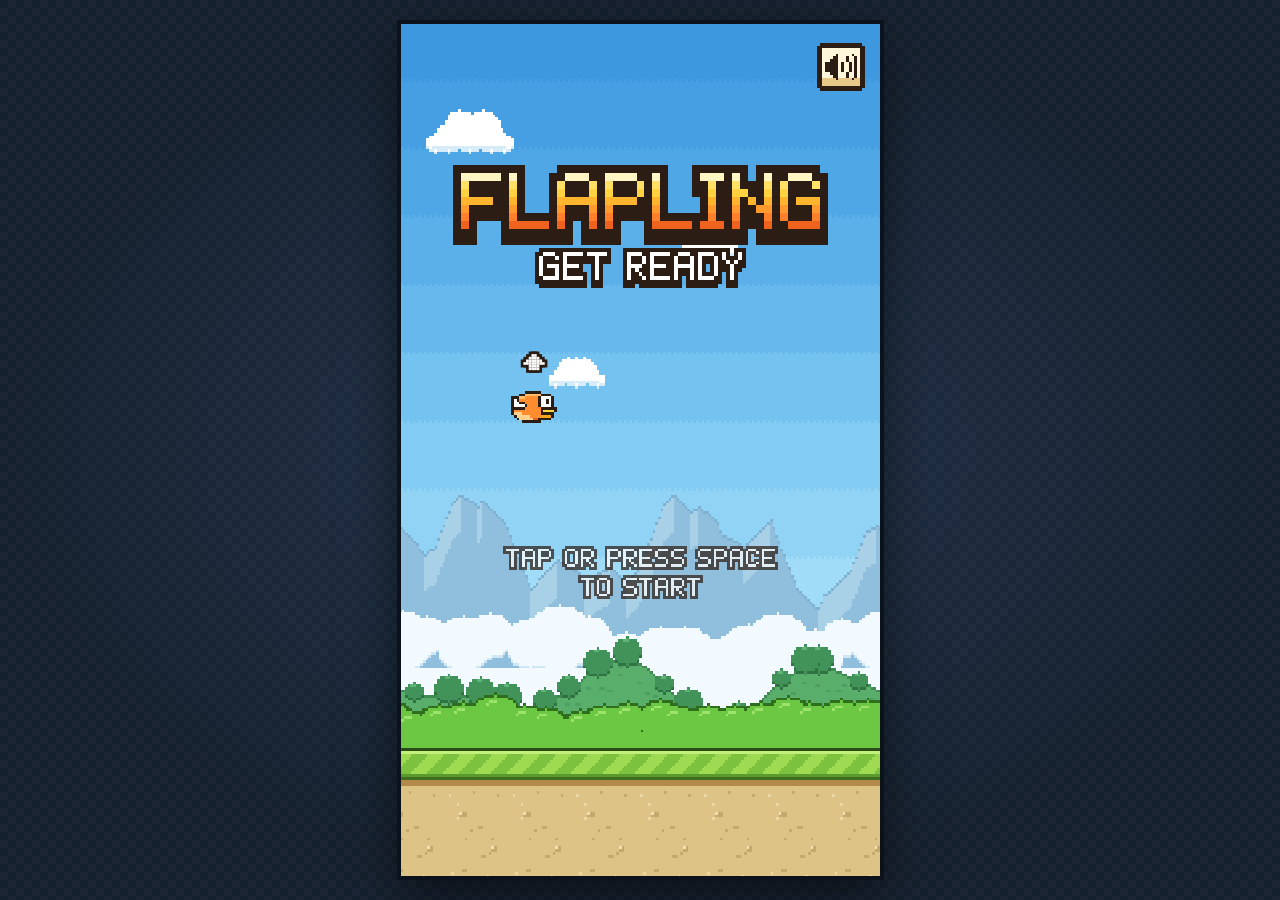
==== index.html @ 013b9736 "Add Flapling: retro pixel-art flapping browser game Canvas game with a fixed-timestep simulation, pr" ====
<!DOCTYPE html>
<html lang="en">
<head>
  <meta charset="utf-8">
  <meta name="viewport" content="width=device-width, initial-scale=1, maximum-scale=1, user-scalable=no, viewport-fit=cover">
  <meta name="description" content="Flapling — a retro pixel-art flapping game. Tap or press Space to fly between the pipes.">
  <meta name="theme-color" content="#15202e">
  <meta name="apple-mobile-web-app-capable" content="yes">
  <meta name="mobile-web-app-capable" content="yes">
  <title>Flapling</title>
  <link rel="icon" href="assets/icon.svg" type="image/svg+xml">
  <link rel="stylesheet" href="css/style.css">
</head>
<body>
  <main class="stage">
    <div id="game" class="game">
      <canvas id="screen" class="screen" tabindex="0"
              aria-label="Flapling game. Press Space, the Up Arrow, click or tap to flap. P pauses, M mutes."></canvas>

      <button id="btn-pause" class="hud-btn hud-btn--left" type="button" aria-label="Pause" hidden>
        <svg viewBox="0 0 18 18" aria-hidden="true" focusable="false">
          <rect x="1" y="0" width="16" height="18" fill="#2b1d14"/><rect x="0" y="1" width="18" height="16" fill="#2b1d14"/>
          <rect x="2" y="2" width="14" height="14" fill="#fff6dc"/><rect x="2" y="13" width="14" height="3" fill="#e8c98a"/>
          <rect x="5" y="5" width="3" height="8" fill="#2b1d14"/><rect x="10" y="5" width="3" height="8" fill="#2b1d14"/>
        </svg>
      </button>

      <button id="btn-mute" class="hud-btn hud-btn--right" type="button" aria-label="Mute sound" aria-pressed="false">
        <svg viewBox="0 0 18 18" aria-hidden="true" focusable="false">
          <rect x="1" y="0" width="16" height="18" fill="#2b1d14"/><rect x="0" y="1" width="18" height="16" fill="#2b1d14"/>
          <rect x="2" y="2" width="14" height="14" fill="#fff6dc"/><rect x="2" y="13" width="14" height="3" fill="#e8c98a"/>
          <rect x="3" y="7" width="2" height="4" fill="#2b1d14"/>
          <rect x="5" y="6" width="1" height="6" fill="#2b1d14"/><rect x="6" y="5" width="1" height="8" fill="#2b1d14"/>
          <rect x="7" y="4" width="1" height="10" fill="#2b1d14"/>
          <g class="icon-sound">
            <rect x="9" y="7" width="1" height="4" fill="#2b1d14"/>
            <rect x="11" y="5" width="1" height="2" fill="#2b1d14"/><rect x="12" y="7" width="1" height="4" fill="#2b1d14"/><rect x="11" y="11" width="1" height="2" fill="#2b1d14"/>
            <rect x="13" y="4" width="1" height="1" fill="#2b1d14"/><rect x="14" y="5" width="1" height="8" fill="#2b1d14"/><rect x="13" y="13" width="1" height="1" fill="#2b1d14"/>
          </g>
          <g class="icon-muted">
            <rect x="9" y="6" width="1" height="1" fill="#e83b3b"/><rect x="10" y="7" width="1" height="1" fill="#e83b3b"/>
            <rect x="11" y="8" width="2" height="2" fill="#e83b3b"/><rect x="13" y="7" width="1" height="1" fill="#e83b3b"/>
            <rect x="14" y="6" width="1" height="1" fill="#e83b3b"/><rect x="10" y="10" width="1" height="1" fill="#e83b3b"/>
            <rect x="9" y="11" width="1" height="1" fill="#e83b3b"/><rect x="13" y="10" width="1" height="1" fill="#e83b3b"/>
            <rect x="14" y="11" width="1" height="1" fill="#e83b3b"/>
          </g>
        </svg>
      </button>

      <!-- Transparent, accessible hit area over the restart button drawn on the canvas. -->
      <button id="btn-restart" class="restart-hit" type="button" hidden>Restart</button>

      <p id="status" class="visually-hidden" role="status" aria-live="polite"></p>
    </div>
    <noscript><p class="noscript">Flapling needs JavaScript to run.</p></noscript>
  </main>

  <!-- Plain scripts (no modules) so the game also runs straight from file://. Order matters. -->
  <script src="js/config.js"></script>
  <script src="js/util.js"></script>
  <script src="js/storage.js"></script>
  <script src="js/audio.js"></script>
  <script src="js/font.js"></script>
  <script src="js/sprites.js"></script>
  <script src="js/world.js"></script>
  <script src="js/game.js"></script>
  <script src="js/renderer.js"></script>
  <script src="js/input.js"></script>
  <script src="js/ui.js"></script>
  <script src="js/main.js"></script>
</body>
</html>
---- css/style.css ----
/* Flapling — page layout. The game itself is drawn on the canvas. */

*,
*::before,
*::after { box-sizing: border-box; }

html,
body {
  margin: 0;
  width: 100%;
  height: 100%;
  overflow: hidden;
  overscroll-behavior: none;
}

body {
  position: fixed;
  inset: 0;
  background-color: #15202e;
  /* Subtle pixel checker pattern around the play area. */
  background-image:
    linear-gradient(45deg, rgba(255, 255, 255, 0.025) 25%, transparent 25%, transparent 75%, rgba(255, 255, 255, 0.025) 75%),
    linear-gradient(45deg, rgba(255, 255, 255, 0.025) 25%, transparent 25%, transparent 75%, rgba(255, 255, 255, 0.025) 75%),
    radial-gradient(ellipse at center, #22344a 0%, #15202e 70%);
  background-size: 16px 16px, 16px 16px, 100% 100%;
  background-position: 0 0, 8px 8px, 0 0;
  color: #fff6dc;
  font-family: system-ui, -apple-system, "Segoe UI", Roboto, sans-serif;
  -webkit-user-select: none;
  user-select: none;
  -webkit-touch-callout: none;
  -webkit-tap-highlight-color: transparent;
  touch-action: none;
}

.stage {
  width: 100%;
  height: 100%;
  display: flex;
  align-items: center;
  justify-content: center;
}

/* Size is set from JS to the largest 9:16 box that fits the viewport. */
.game {
  position: relative;
  width: 360px;
  height: 640px;
  flex: none;
  overflow: hidden;
  background: #3d98e0;
  touch-action: none;
  box-shadow: 0 0 0 4px #0b121b, 0 18px 48px rgba(0, 0, 0, 0.55);
}

.game.is-fullbleed { box-shadow: none; }

.screen {
  display: block;
  width: 100%;
  height: 100%;
  outline: none;
  cursor: pointer;
  touch-action: none;
  image-rendering: pixelated;
  image-rendering: crisp-edges;
}

.screen:focus-visible { box-shadow: inset 0 0 0 3px #ffd23f; }

.hud-btn {
  position: absolute;
  top: 2.2%;
  width: 10%;
  aspect-ratio: 1 / 1;
  padding: 0;
  margin: 0;
  border: 0;
  background: transparent;
  cursor: pointer;
  touch-action: manipulation;
}

.hud-btn--left { left: 3%; }
.hud-btn--right { right: 3%; }

.hud-btn svg {
  display: block;
  width: 100%;
  height: 100%;
  shape-rendering: crispEdges;
}

.hud-btn:active svg { transform: translateY(6%); }

.hud-btn .icon-muted { display: none; }
.hud-btn.is-muted .icon-muted { display: inline; }
.hud-btn.is-muted .icon-sound { display: none; }

.restart-hit {
  position: absolute;
  padding: 0;
  margin: 0;
  border: 0;
  background: transparent;
  color: transparent;
  font-size: 1px;
  cursor: pointer;
  touch-action: manipulation;
}

.hud-btn:focus-visible,
.restart-hit:focus-visible {
  outline: 3px solid #ffffff;
  outline-offset: 2px;
  border-radius: 2px;
}

[hidden] { display: none !important; }

.visually-hidden {
  position: absolute !important;
  width: 1px;
  height: 1px;
  padding: 0;
  margin: -1px;
  overflow: hidden;
  clip: rect(0 0 0 0);
  white-space: nowrap;
  border: 0;
}

.noscript {
  position: absolute;
  inset: auto 0 45% 0;
  text-align: center;
  font-size: 18px;
}
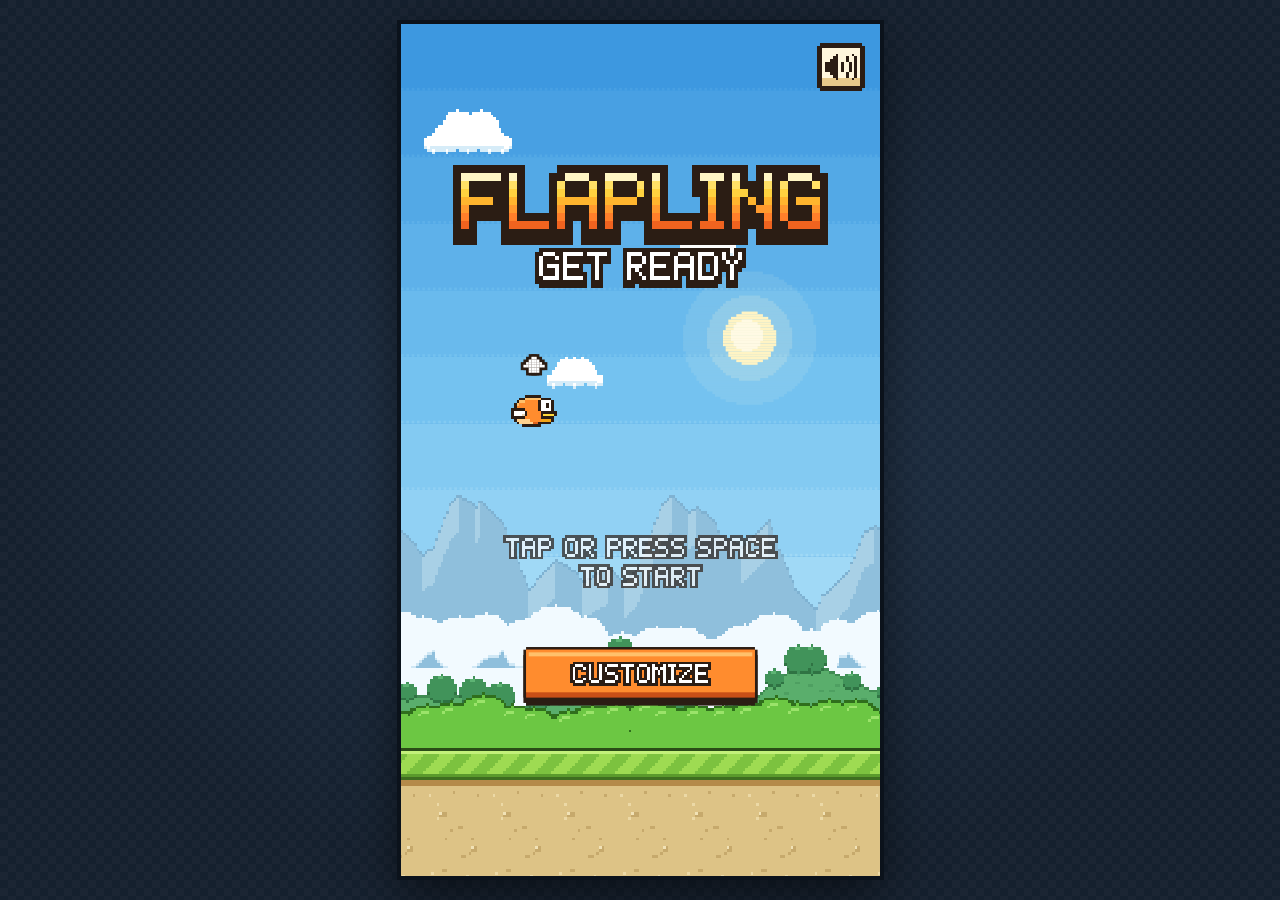
==== commit e8f13ec4: "Add day/night cycle driven by pipes and bird customisation Each pipe passed advances the time of day" ====
--- a/index.html
+++ b/index.html
@@ -15,7 +15,7 @@
   <main class="stage">
     <div id="game" class="game">
       <canvas id="screen" class="screen" tabindex="0"
-              aria-label="Flapling game. Press Space, the Up Arrow, click or tap to flap. P pauses, M mutes."></canvas>
+              aria-label="Flapling game. Press Space, the Up Arrow, click or tap to flap. P pauses, M mutes, C customizes the bird."></canvas>
 
       <button id="btn-pause" class="hud-btn hud-btn--left" type="button" aria-label="Pause" hidden>
         <svg viewBox="0 0 18 18" aria-hidden="true" focusable="false">
@@ -47,8 +47,14 @@
         </svg>
       </button>
 
-      <!-- Transparent, accessible hit area over the restart button drawn on the canvas. -->
-      <button id="btn-restart" class="restart-hit" type="button" hidden>Restart</button>
+      <!-- Transparent, accessible hit areas over buttons drawn on the canvas. -->
+      <button id="btn-restart" class="hit" type="button" hidden>Restart</button>
+      <button id="btn-customize" class="hit" type="button" hidden>Customize bird</button>
+      <button id="btn-color-prev" class="hit" type="button" hidden>Previous colour</button>
+      <button id="btn-color-next" class="hit" type="button" hidden>Next colour</button>
+      <button id="btn-hat-prev" class="hit" type="button" hidden>Previous hat</button>
+      <button id="btn-hat-next" class="hit" type="button" hidden>Next hat</button>
+      <button id="btn-done" class="hit" type="button" hidden>Done</button>
 
       <p id="status" class="visually-hidden" role="status" aria-live="polite"></p>
     </div>
@@ -61,6 +67,8 @@
   <script src="js/storage.js"></script>
   <script src="js/audio.js"></script>
   <script src="js/font.js"></script>
+  <script src="js/daycycle.js"></script>
+  <script src="js/skins.js"></script>
   <script src="js/sprites.js"></script>
   <script src="js/world.js"></script>
   <script src="js/game.js"></script>
--- a/css/style.css
+++ b/css/style.css
@@ -97,7 +97,7 @@
 .hud-btn.is-muted .icon-muted { display: inline; }
 .hud-btn.is-muted .icon-sound { display: none; }
 
-.restart-hit {
+.hit {
   position: absolute;
   padding: 0;
   margin: 0;
@@ -110,7 +110,7 @@
 }
 
 .hud-btn:focus-visible,
-.restart-hit:focus-visible {
+.hit:focus-visible {
   outline: 3px solid #ffffff;
   outline-offset: 2px;
   border-radius: 2px;
